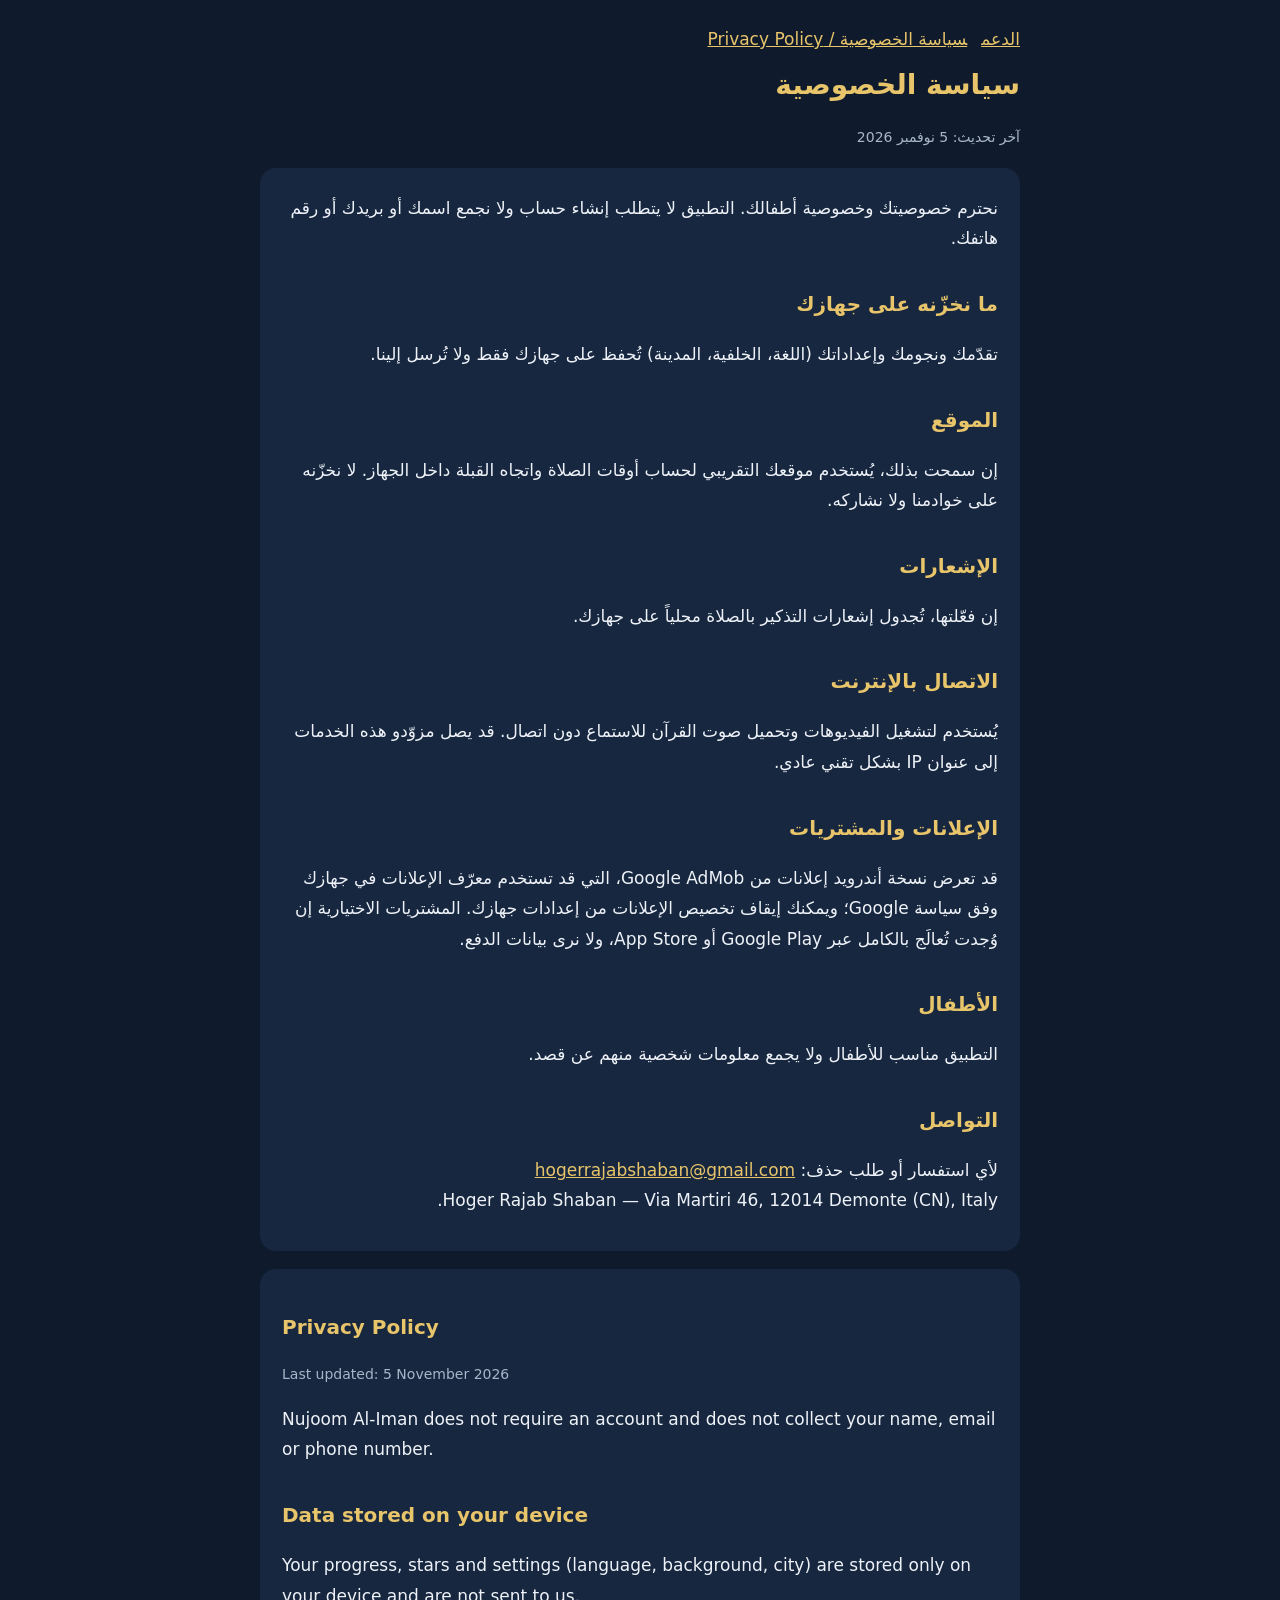
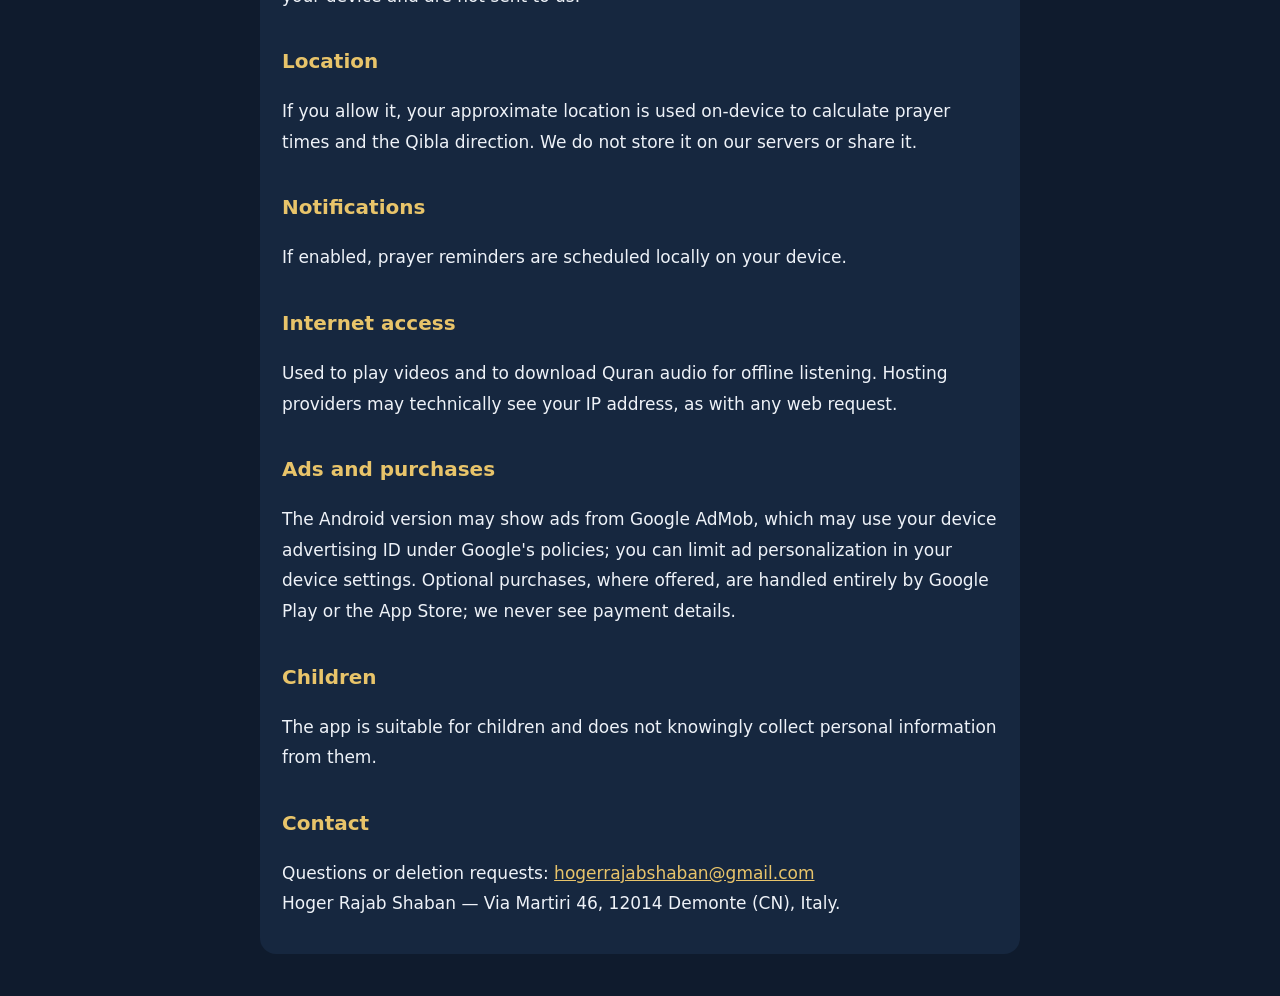
==== privacy.html @ a99c8050 "Support and privacy pages Co-Authored-By: Claude Sonnet 5.5 <noreply@anthropic.com> Claude-Session: " ====
<!doctype html><html lang="ar" dir="rtl"><head><meta charset="utf-8"><meta name="viewport" content="width=device-width,initial-scale=1"><title>سياسة الخصوصية — نجوم الإيمان | Privacy Policy</title><link rel="stylesheet" href="style.css"></head><body><main>
<nav><a href="index.html">الدعم</a><a href="privacy.html">سياسة الخصوصية / Privacy Policy</a></nav>
<h1>سياسة الخصوصية</h1><p class="mut">آخر تحديث: 5 نوفمبر 2026</p>
<section dir="rtl"><p>نحترم خصوصيتك وخصوصية أطفالك. التطبيق لا يتطلب إنشاء حساب ولا نجمع اسمك أو بريدك أو رقم هاتفك.</p>
<h2>ما نخزّنه على جهازك</h2><p>تقدّمك ونجومك وإعداداتك (اللغة، الخلفية، المدينة) تُحفظ على جهازك فقط ولا تُرسل إلينا.</p>
<h2>الموقع</h2><p>إن سمحت بذلك، يُستخدم موقعك التقريبي لحساب أوقات الصلاة واتجاه القبلة داخل الجهاز. لا نخزّنه على خوادمنا ولا نشاركه.</p>
<h2>الإشعارات</h2><p>إن فعّلتها، تُجدول إشعارات التذكير بالصلاة محلياً على جهازك.</p>
<h2>الاتصال بالإنترنت</h2><p>يُستخدم لتشغيل الفيديوهات وتحميل صوت القرآن للاستماع دون اتصال. قد يصل مزوّدو هذه الخدمات إلى عنوان IP بشكل تقني عادي.</p>
<h2>الإعلانات والمشتريات</h2><p>قد تعرض نسخة أندرويد إعلانات من Google AdMob، التي قد تستخدم معرّف الإعلانات في جهازك وفق سياسة Google؛ ويمكنك إيقاف تخصيص الإعلانات من إعدادات جهازك. المشتريات الاختيارية إن وُجدت تُعالَج بالكامل عبر Google Play أو App Store، ولا نرى بيانات الدفع.</p>
<h2>الأطفال</h2><p>التطبيق مناسب للأطفال ولا يجمع معلومات شخصية منهم عن قصد.</p>
<h2>التواصل</h2><p>لأي استفسار أو طلب حذف: <a href="mailto:hogerrajabshaban@gmail.com">hogerrajabshaban@gmail.com</a><br>Hoger Rajab Shaban — Via Martiri 46, 12014 Demonte (CN), Italy.</p></section>
<section dir="ltr" lang="en"><h2>Privacy Policy</h2><p class="mut">Last updated: 5 November 2026</p>
<p>Nujoom Al-Iman does not require an account and does not collect your name, email or phone number.</p>
<h2>Data stored on your device</h2><p>Your progress, stars and settings (language, background, city) are stored only on your device and are not sent to us.</p>
<h2>Location</h2><p>If you allow it, your approximate location is used on-device to calculate prayer times and the Qibla direction. We do not store it on our servers or share it.</p>
<h2>Notifications</h2><p>If enabled, prayer reminders are scheduled locally on your device.</p>
<h2>Internet access</h2><p>Used to play videos and to download Quran audio for offline listening. Hosting providers may technically see your IP address, as with any web request.</p>
<h2>Ads and purchases</h2><p>The Android version may show ads from Google AdMob, which may use your device advertising ID under Google's policies; you can limit ad personalization in your device settings. Optional purchases, where offered, are handled entirely by Google Play or the App Store; we never see payment details.</p>
<h2>Children</h2><p>The app is suitable for children and does not knowingly collect personal information from them.</p>
<h2>Contact</h2><p>Questions or deletion requests: <a href="mailto:hogerrajabshaban@gmail.com">hogerrajabshaban@gmail.com</a><br>Hoger Rajab Shaban — Via Martiri 46, 12014 Demonte (CN), Italy.</p></section>
</main></body></html>
---- style.css ----
:root{--bg:#0f1b2d;--card:#16273f;--gold:#e8c46a;--tx:#eef2f8;--mut:#a9b6c9}
*{box-sizing:border-box}body{margin:0;background:var(--bg);color:var(--tx);font:17px/1.8 system-ui,-apple-system,"Segoe UI",Tahoma,sans-serif;padding:24px 16px}
main{max-width:760px;margin:0 auto}h1{color:var(--gold);font-size:28px;margin:.2em 0}h2{color:var(--gold);font-size:20px;margin-top:1.6em}
section{background:var(--card);border-radius:16px;padding:8px 22px 18px;margin:18px 0}a{color:var(--gold)}
.mut{color:var(--mut);font-size:14px}nav a{margin-inline-end:14px}
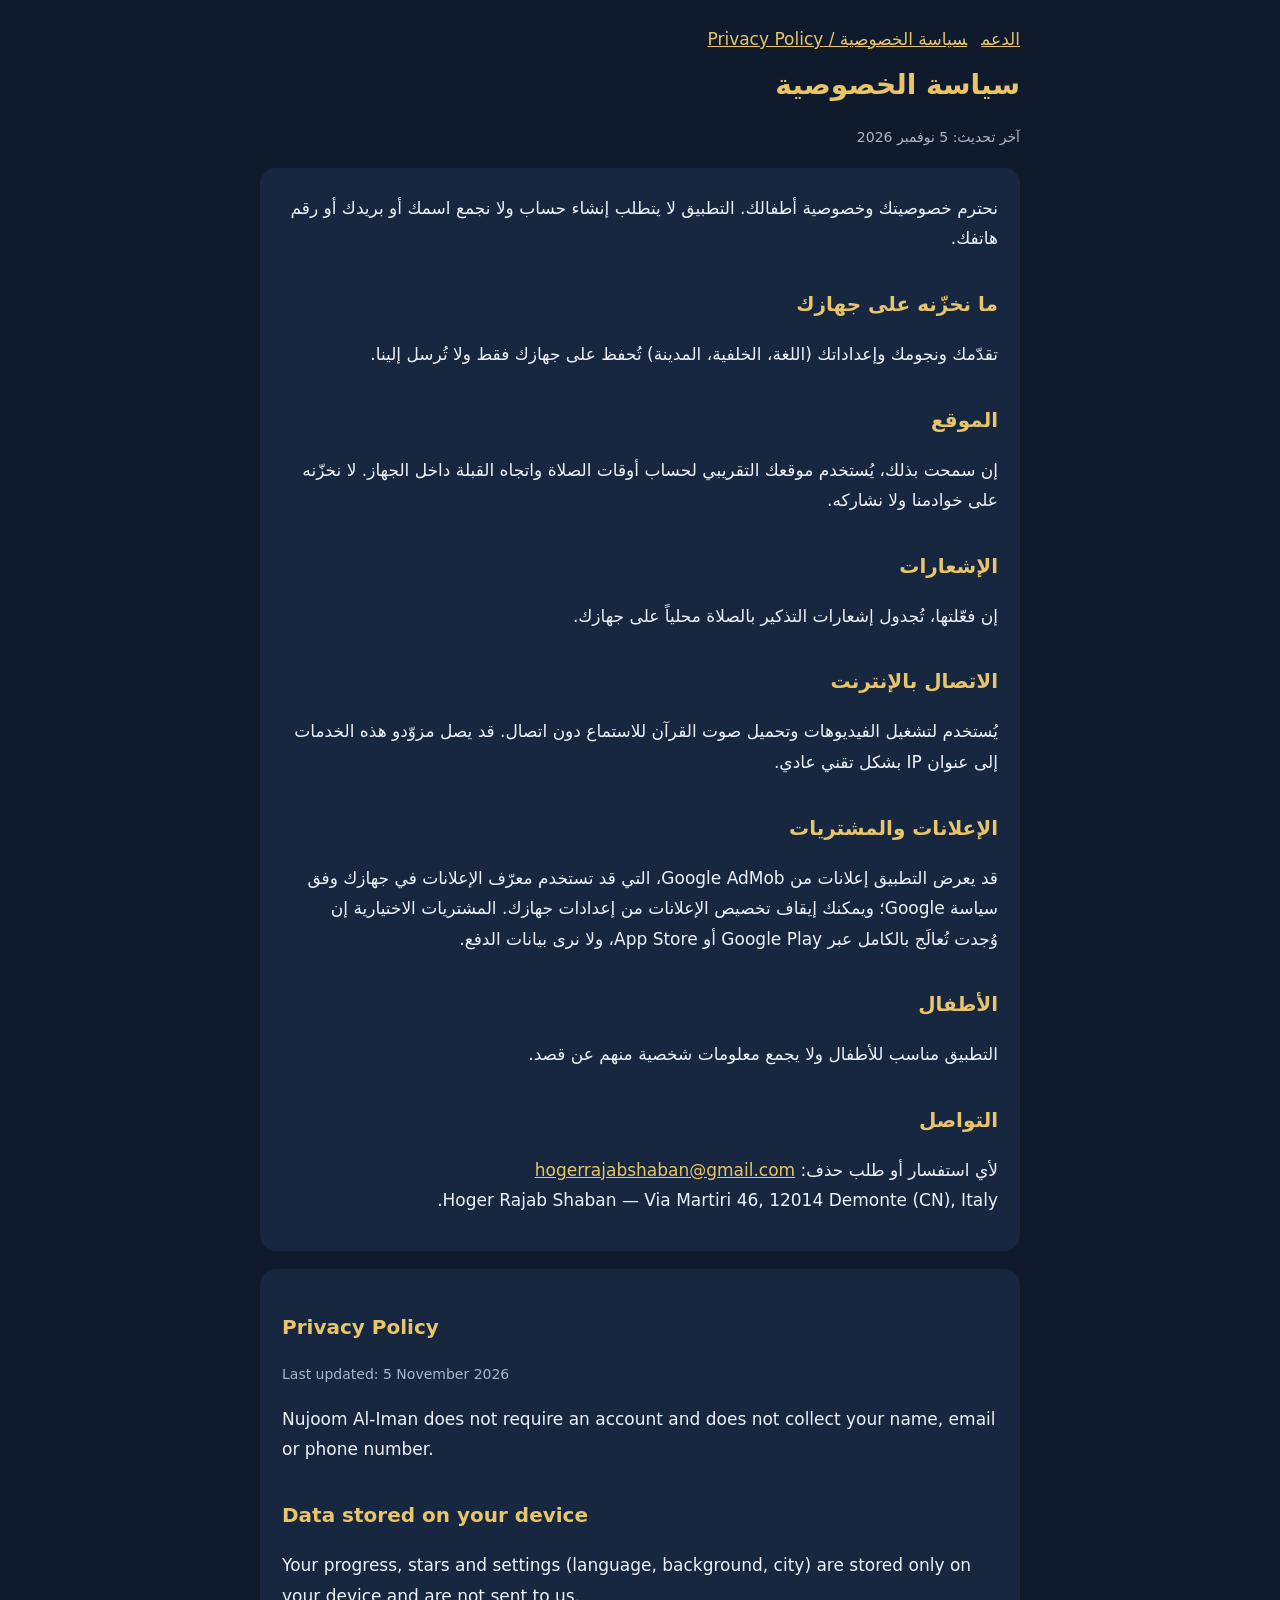
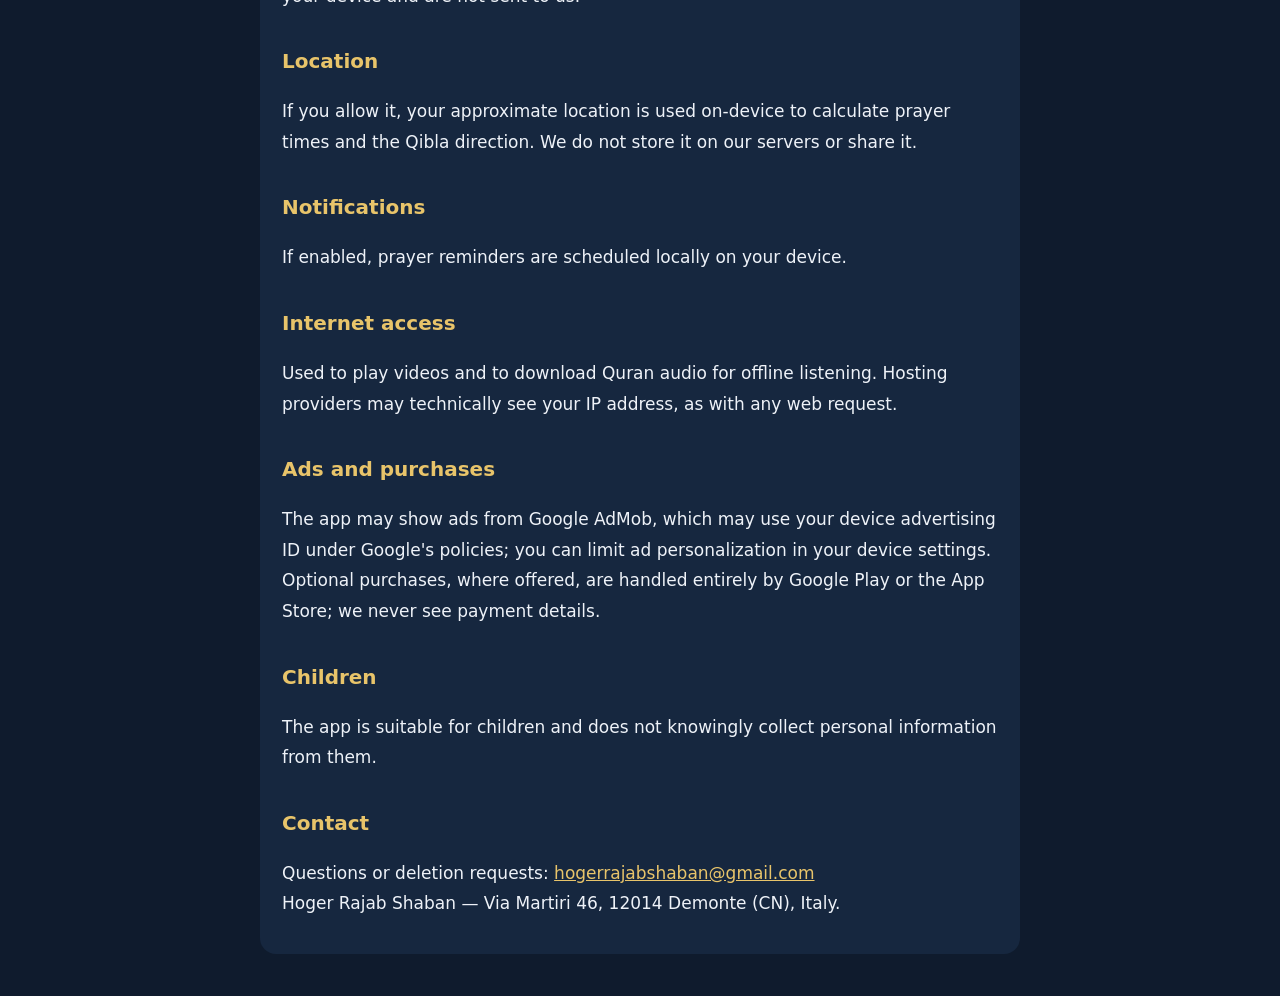
==== commit b162c97d: "Privacy: ads wording applies to all platforms Co-Authored-By: Claude Sonnet 5.5 <noreply@anthropic.c" ====
--- a/privacy.html
+++ b/privacy.html
@@ -6,7 +6,7 @@
 <h2>الموقع</h2><p>إن سمحت بذلك، يُستخدم موقعك التقريبي لحساب أوقات الصلاة واتجاه القبلة داخل الجهاز. لا نخزّنه على خوادمنا ولا نشاركه.</p>
 <h2>الإشعارات</h2><p>إن فعّلتها، تُجدول إشعارات التذكير بالصلاة محلياً على جهازك.</p>
 <h2>الاتصال بالإنترنت</h2><p>يُستخدم لتشغيل الفيديوهات وتحميل صوت القرآن للاستماع دون اتصال. قد يصل مزوّدو هذه الخدمات إلى عنوان IP بشكل تقني عادي.</p>
-<h2>الإعلانات والمشتريات</h2><p>قد تعرض نسخة أندرويد إعلانات من Google AdMob، التي قد تستخدم معرّف الإعلانات في جهازك وفق سياسة Google؛ ويمكنك إيقاف تخصيص الإعلانات من إعدادات جهازك. المشتريات الاختيارية إن وُجدت تُعالَج بالكامل عبر Google Play أو App Store، ولا نرى بيانات الدفع.</p>
+<h2>الإعلانات والمشتريات</h2><p>قد يعرض التطبيق إعلانات من Google AdMob، التي قد تستخدم معرّف الإعلانات في جهازك وفق سياسة Google؛ ويمكنك إيقاف تخصيص الإعلانات من إعدادات جهازك. المشتريات الاختيارية إن وُجدت تُعالَج بالكامل عبر Google Play أو App Store، ولا نرى بيانات الدفع.</p>
 <h2>الأطفال</h2><p>التطبيق مناسب للأطفال ولا يجمع معلومات شخصية منهم عن قصد.</p>
 <h2>التواصل</h2><p>لأي استفسار أو طلب حذف: <a href="mailto:hogerrajabshaban@gmail.com">hogerrajabshaban@gmail.com</a><br>Hoger Rajab Shaban — Via Martiri 46, 12014 Demonte (CN), Italy.</p></section>
 <section dir="ltr" lang="en"><h2>Privacy Policy</h2><p class="mut">Last updated: 5 November 2026</p>
@@ -15,7 +15,7 @@
 <h2>Location</h2><p>If you allow it, your approximate location is used on-device to calculate prayer times and the Qibla direction. We do not store it on our servers or share it.</p>
 <h2>Notifications</h2><p>If enabled, prayer reminders are scheduled locally on your device.</p>
 <h2>Internet access</h2><p>Used to play videos and to download Quran audio for offline listening. Hosting providers may technically see your IP address, as with any web request.</p>
-<h2>Ads and purchases</h2><p>The Android version may show ads from Google AdMob, which may use your device advertising ID under Google's policies; you can limit ad personalization in your device settings. Optional purchases, where offered, are handled entirely by Google Play or the App Store; we never see payment details.</p>
+<h2>Ads and purchases</h2><p>The app may show ads from Google AdMob, which may use your device advertising ID under Google's policies; you can limit ad personalization in your device settings. Optional purchases, where offered, are handled entirely by Google Play or the App Store; we never see payment details.</p>
 <h2>Children</h2><p>The app is suitable for children and does not knowingly collect personal information from them.</p>
 <h2>Contact</h2><p>Questions or deletion requests: <a href="mailto:hogerrajabshaban@gmail.com">hogerrajabshaban@gmail.com</a><br>Hoger Rajab Shaban — Via Martiri 46, 12014 Demonte (CN), Italy.</p></section>
 </main></body></html>
